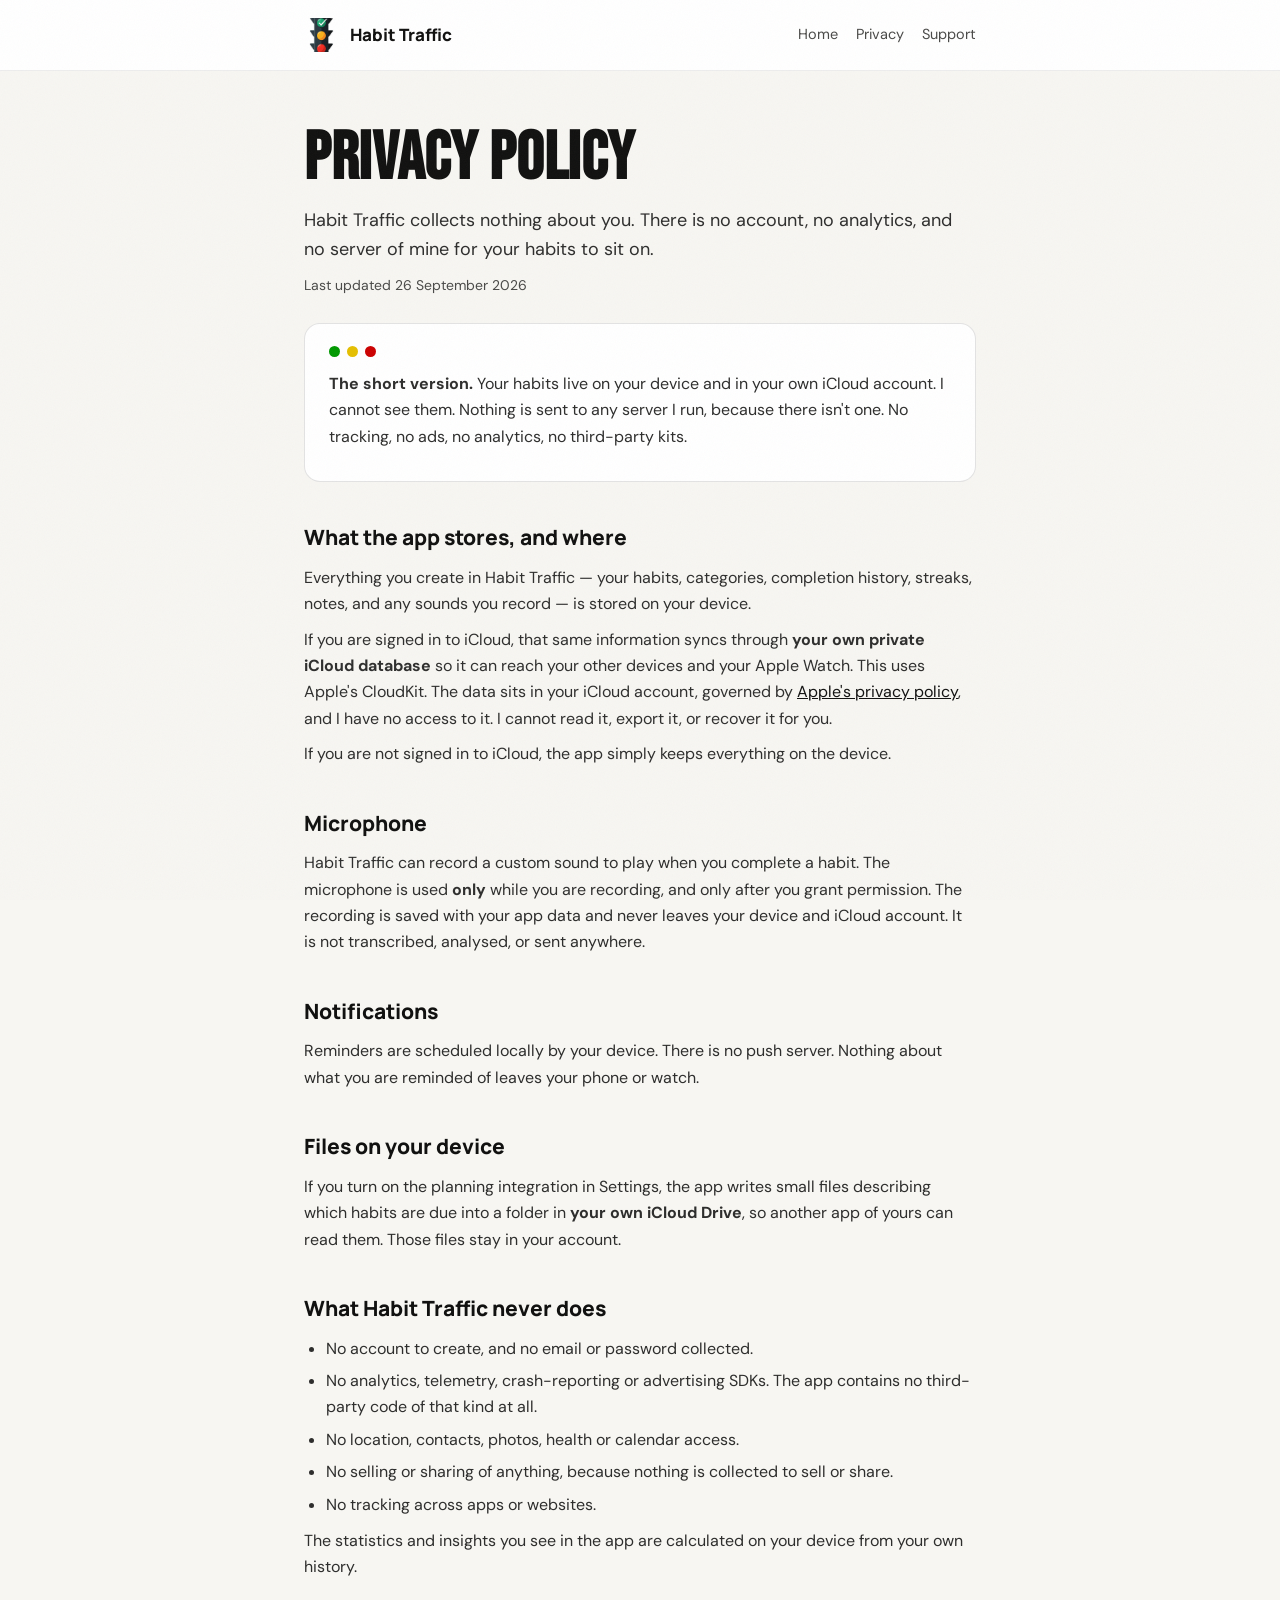
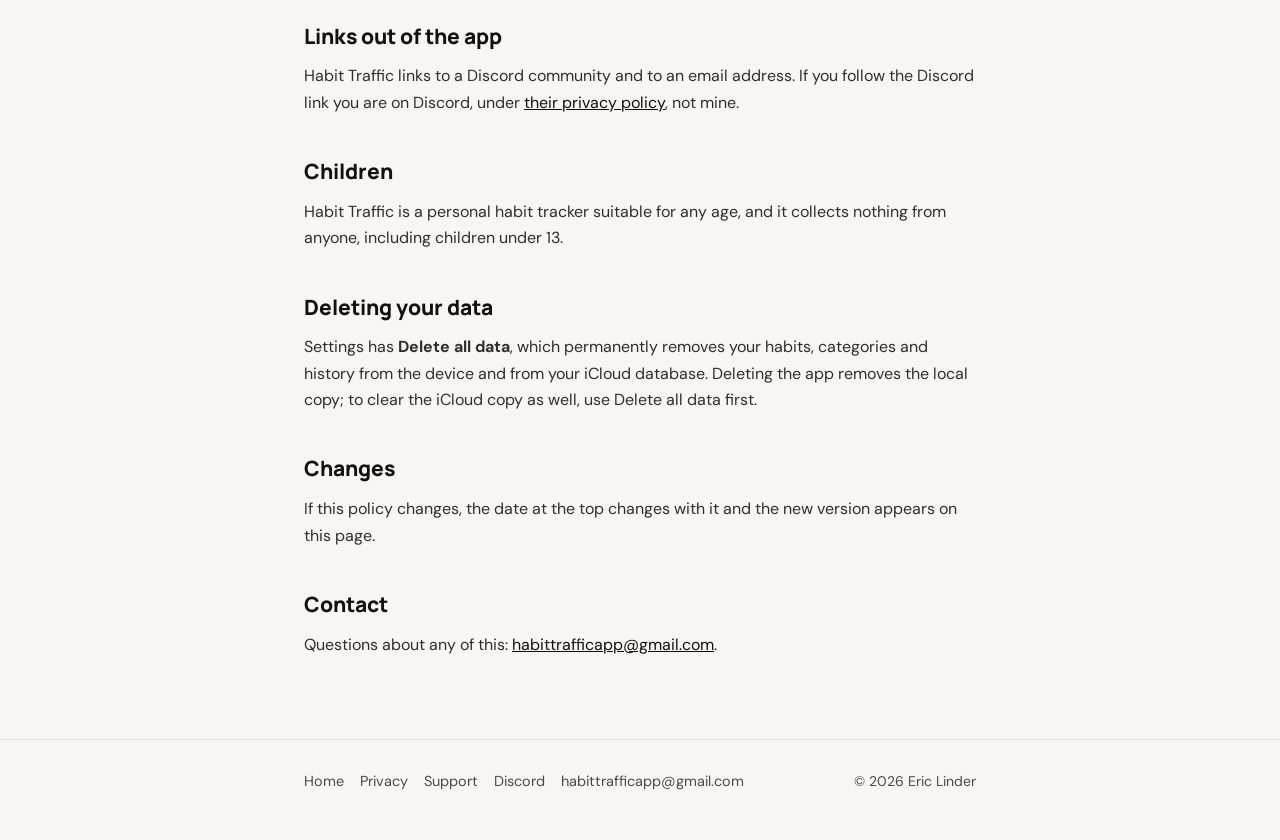
==== privacy.html @ b67a935c "Privacy and support pages, and the Discord link actually works The App Store needs a privacy URL and" ====
<!DOCTYPE html>
<html lang="en">
<head>
  <meta charset="UTF-8">
  <meta name="viewport" content="width=device-width, initial-scale=1.0">
  <title>Habit Traffic &mdash; Privacy Policy</title>
  <meta name="description" content="Habit Traffic collects nothing about you. Your habits stay on your device and in your own iCloud account.">
  <link rel="canonical" href="https://habittraffic.com/privacy.html">

  <link rel="icon" href="favicon.ico" sizes="any">
  <link rel="icon" type="image/png" sizes="32x32" href="favicon-32x32.png">
  <link rel="icon" type="image/png" sizes="16x16" href="favicon-16x16.png">
  <link rel="apple-touch-icon" sizes="180x180" href="apple-touch-icon.png">

  <meta property="og:type" content="website">
  <meta property="og:url" content="https://habittraffic.com/privacy.html">
  <meta property="og:site_name" content="Habit Traffic">
  <meta property="og:title" content="Habit Traffic &mdash; Privacy Policy">
  <meta property="og:description" content="Habit Traffic collects nothing about you. Your habits stay on your device and in your own iCloud account.">
  <meta property="og:image" content="https://habittraffic.com/og-image.jpg">
  <meta property="og:image:type" content="image/jpeg">
  <meta property="og:image:width" content="1200">
  <meta property="og:image:height" content="630">

  <link rel="preconnect" href="https://fonts.googleapis.com">
  <link rel="preconnect" href="https://fonts.gstatic.com" crossorigin>
  <link href="https://fonts.googleapis.com/css2?family=Bebas+Neue&family=DM+Sans:opsz,wght@9..40,300;9..40,400;9..40,500&family=Manrope:wght@700;800&display=swap" rel="stylesheet">
  <style>
    :root {
      --green:#009900; --yellow:#E5BF00; --red:#CC0000; --purple:#8000CC;
      --bg:#F7F6F2; --surf:#FFFFFF; --border:rgba(0,0,0,0.07); --border-med:rgba(0,0,0,0.11);
      --text:#111110; --muted:#2E2E2D; --faint:#4A4A48; --dark:#111110;
    }
    *,*::before,*::after { box-sizing:border-box; margin:0; padding:0; }
    html { -webkit-font-smoothing:antialiased; }
    body {
      background:var(--bg); color:var(--text);
      font-family:'DM Sans', system-ui, sans-serif; line-height:1.65;
    }
    body::after {
      content:''; position:fixed; inset:0; pointer-events:none; z-index:9000; opacity:0.035;
      background:url("data:image/svg+xml,%3Csvg xmlns='http://www.w3.org/2000/svg' width='256' height='256'%3E%3Cfilter id='g'%3E%3CfeTurbulence type='fractalNoise' baseFrequency='0.88' numOctaves='4' stitchTiles='stitch'/%3E%3C/filter%3E%3Crect width='256' height='256' filter='url(%23g)'/%3E%3C/svg%3E");
    }
    .f-display { font-family:'Bebas Neue', sans-serif; line-height:0.92; letter-spacing:0.01em; }
    .f-head { font-family:'Manrope', sans-serif; }
    .wrap { max-width:720px; margin:0 auto; padding:0 24px; }
    header { border-bottom:1px solid var(--border); background:var(--surf); }
    header .wrap { display:flex; align-items:center; gap:12px; padding-top:18px; padding-bottom:18px; }
    header img { width:34px; height:34px; border-radius:8px; }
    header a.brand { font-family:'Manrope',sans-serif; font-weight:800; color:var(--text); text-decoration:none; font-size:17px; }
    header nav { margin-left:auto; display:flex; gap:18px; }
    header nav a { color:var(--faint); text-decoration:none; font-size:14.5px; }
    header nav a:hover { color:var(--text); }
    main { padding:56px 0 72px; }
    h1 { font-family:'Bebas Neue',sans-serif; font-size:clamp(44px,8vw,68px); line-height:0.95; letter-spacing:0.01em; }
    .lede { color:var(--muted); font-size:18px; margin-top:14px; }
    .stamp { color:var(--faint); font-size:14px; margin-top:8px; }
    h2 { font-family:'Manrope',sans-serif; font-weight:800; font-size:21px; margin:38px 0 10px; }
    h3 { font-family:'Manrope',sans-serif; font-weight:700; font-size:16.5px; margin:22px 0 4px; }
    p { color:var(--muted); margin:9px 0; }
    ul { margin:10px 0 10px 22px; color:var(--muted); }
    li { margin:6px 0; }
    a { color:var(--text); }
    .card {
      background:var(--surf); border:1px solid var(--border-med); border-radius:16px;
      padding:22px 24px; margin:26px 0;
    }
    .card.short p:first-child { margin-top:0; }
    .lights { display:flex; gap:7px; margin-bottom:14px; }
    .lights span { width:11px; height:11px; border-radius:50%; display:block; }
    .btn {
      display:inline-block; background:var(--dark); color:#fff; text-decoration:none;
      font-family:'Manrope',sans-serif; font-weight:700; font-size:15px;
      padding:13px 22px; border-radius:11px; margin:6px 10px 6px 0;
    }
    .btn.alt { background:var(--surf); color:var(--text); border:1px solid var(--border-med); }
    footer { border-top:1px solid var(--border); padding:30px 0 46px; }
    footer .wrap { display:flex; flex-wrap:wrap; gap:16px; align-items:center; }
    footer a { color:var(--faint); text-decoration:none; font-size:14.5px; }
    footer a:hover { color:var(--text); }
    footer .sp { margin-left:auto; color:var(--faint); font-size:14px; }
    @media (max-width:520px) { footer .sp { margin-left:0; width:100%; } }
  </style>
</head>
<body>
<header>
  <div class="wrap">
    <img src="apple-touch-icon.png" alt="">
    <a class="brand" href="/">Habit Traffic</a>
    <nav><a href="/">Home</a><a href="privacy.html">Privacy</a><a href="support.html">Support</a></nav>
  </div>
</header>
<main><div class="wrap">
<h1>Privacy Policy</h1>
<p class="lede">Habit Traffic collects nothing about you. There is no account, no analytics, and no server of mine for your habits to sit on.</p>
<p class="stamp">Last updated 26 September 2026</p>

<div class="card short">
  <div class="lights"><span style="background:var(--green)"></span><span style="background:var(--yellow)"></span><span style="background:var(--red)"></span></div>
  <p><strong>The short version.</strong> Your habits live on your device and in your own iCloud account. I cannot see them. Nothing is sent to any server I run, because there isn't one. No tracking, no ads, no analytics, no third-party kits.</p>
</div>

<h2>What the app stores, and where</h2>
<p>Everything you create in Habit Traffic &mdash; your habits, categories, completion history, streaks, notes, and any sounds you record &mdash; is stored on your device.</p>
<p>If you are signed in to iCloud, that same information syncs through <strong>your own private iCloud database</strong> so it can reach your other devices and your Apple Watch. This uses Apple's CloudKit. The data sits in your iCloud account, governed by <a href="https://www.apple.com/legal/privacy/">Apple's privacy policy</a>, and I have no access to it. I cannot read it, export it, or recover it for you.</p>
<p>If you are not signed in to iCloud, the app simply keeps everything on the device.</p>

<h2>Microphone</h2>
<p>Habit Traffic can record a custom sound to play when you complete a habit. The microphone is used <strong>only</strong> while you are recording, and only after you grant permission. The recording is saved with your app data and never leaves your device and iCloud account. It is not transcribed, analysed, or sent anywhere.</p>

<h2>Notifications</h2>
<p>Reminders are scheduled locally by your device. There is no push server. Nothing about what you are reminded of leaves your phone or watch.</p>

<h2>Files on your device</h2>
<p>If you turn on the planning integration in Settings, the app writes small files describing which habits are due into a folder in <strong>your own iCloud Drive</strong>, so another app of yours can read them. Those files stay in your account.</p>

<h2>What Habit Traffic never does</h2>
<ul>
  <li>No account to create, and no email or password collected.</li>
  <li>No analytics, telemetry, crash-reporting or advertising SDKs. The app contains no third-party code of that kind at all.</li>
  <li>No location, contacts, photos, health or calendar access.</li>
  <li>No selling or sharing of anything, because nothing is collected to sell or share.</li>
  <li>No tracking across apps or websites.</li>
</ul>
<p>The statistics and insights you see in the app are calculated on your device from your own history.</p>

<h2>Links out of the app</h2>
<p>Habit Traffic links to a Discord community and to an email address. If you follow the Discord link you are on Discord, under <a href="https://discord.com/privacy">their privacy policy</a>, not mine.</p>

<h2>Children</h2>
<p>Habit Traffic is a personal habit tracker suitable for any age, and it collects nothing from anyone, including children under 13.</p>

<h2>Deleting your data</h2>
<p>Settings has <strong>Delete all data</strong>, which permanently removes your habits, categories and history from the device and from your iCloud database. Deleting the app removes the local copy; to clear the iCloud copy as well, use Delete all data first.</p>

<h2>Changes</h2>
<p>If this policy changes, the date at the top changes with it and the new version appears on this page.</p>

<h2>Contact</h2>
<p>Questions about any of this: <a href="mailto:habittrafficapp@gmail.com">habittrafficapp@gmail.com</a>.</p>
</div></main>
<footer><div class="wrap">
  <a href="/">Home</a>
  <a href="privacy.html">Privacy</a>
  <a href="support.html">Support</a>
  <a href="https://discord.gg/UMyVU4ZVkx">Discord</a>
  <a href="mailto:habittrafficapp@gmail.com">habittrafficapp@gmail.com</a>
  <span class="sp">&copy; 2026 Eric Linder</span>
</div></footer>
</body>
</html>
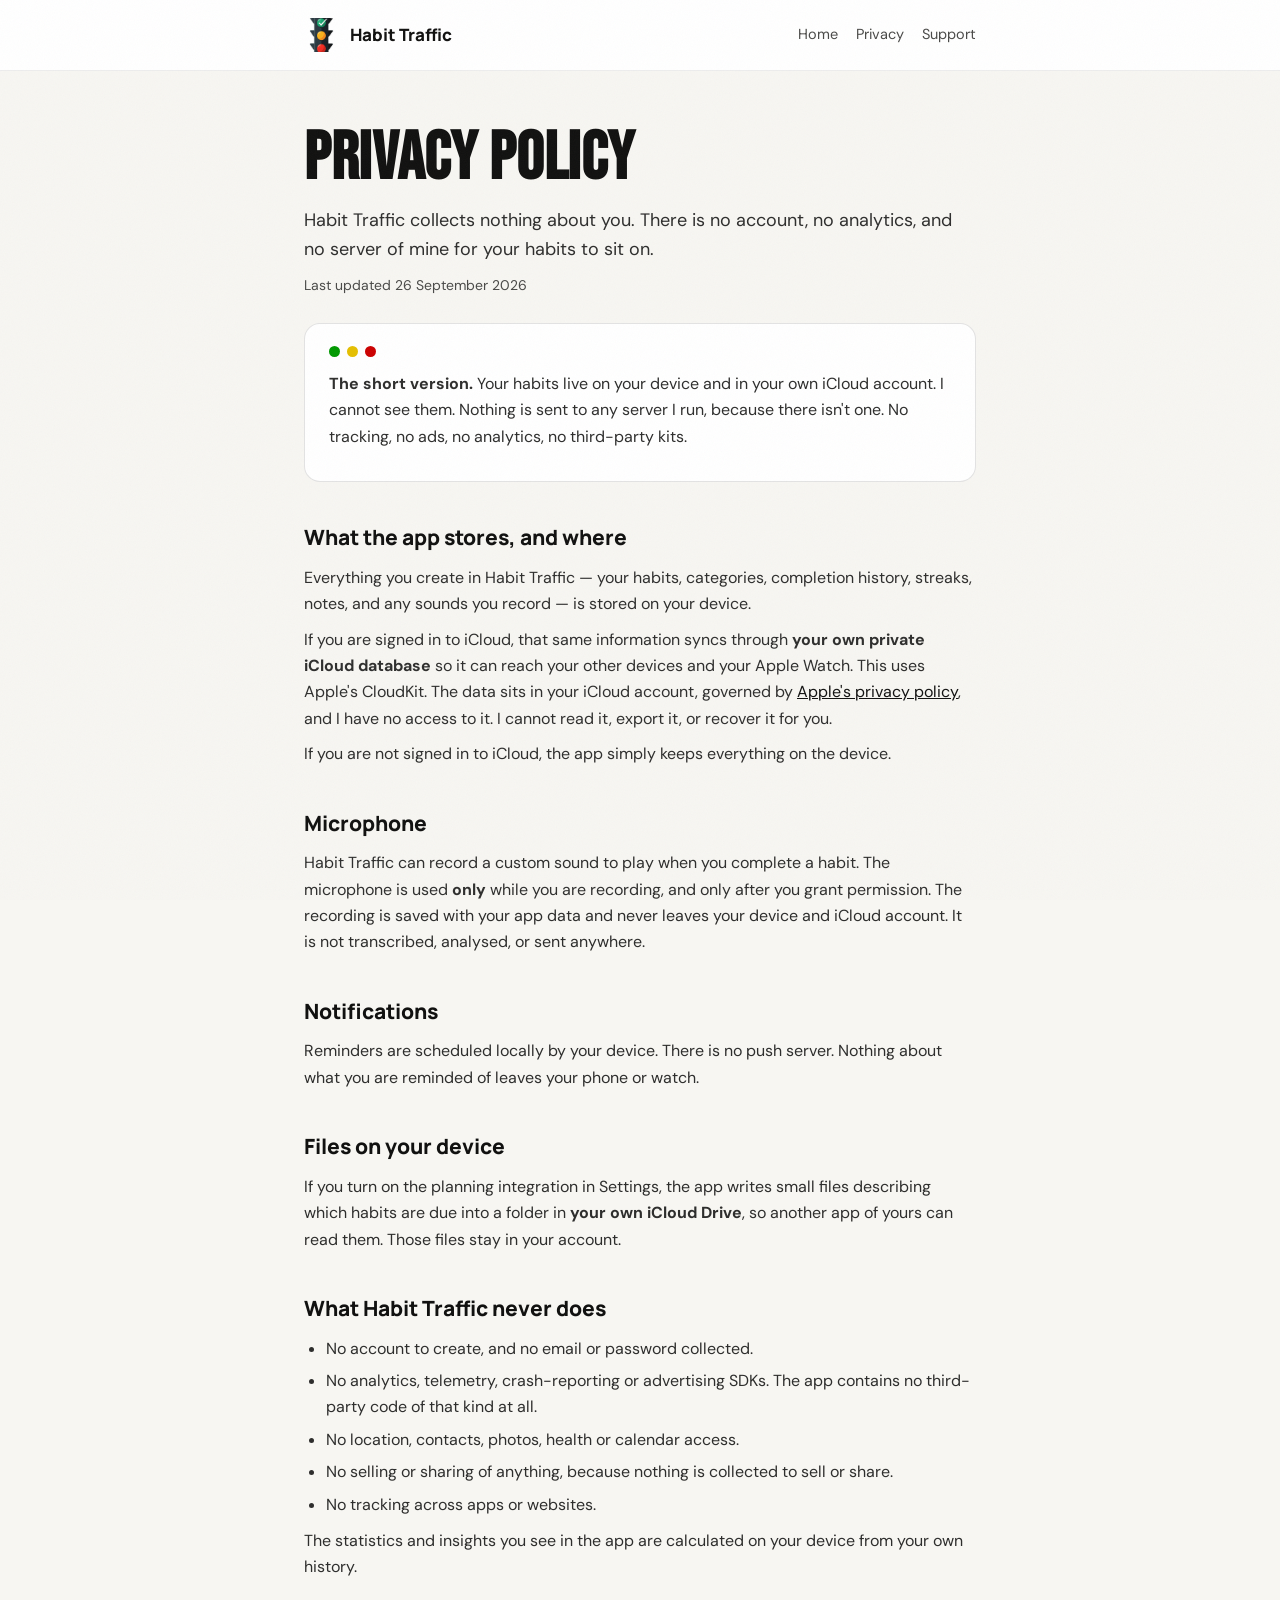
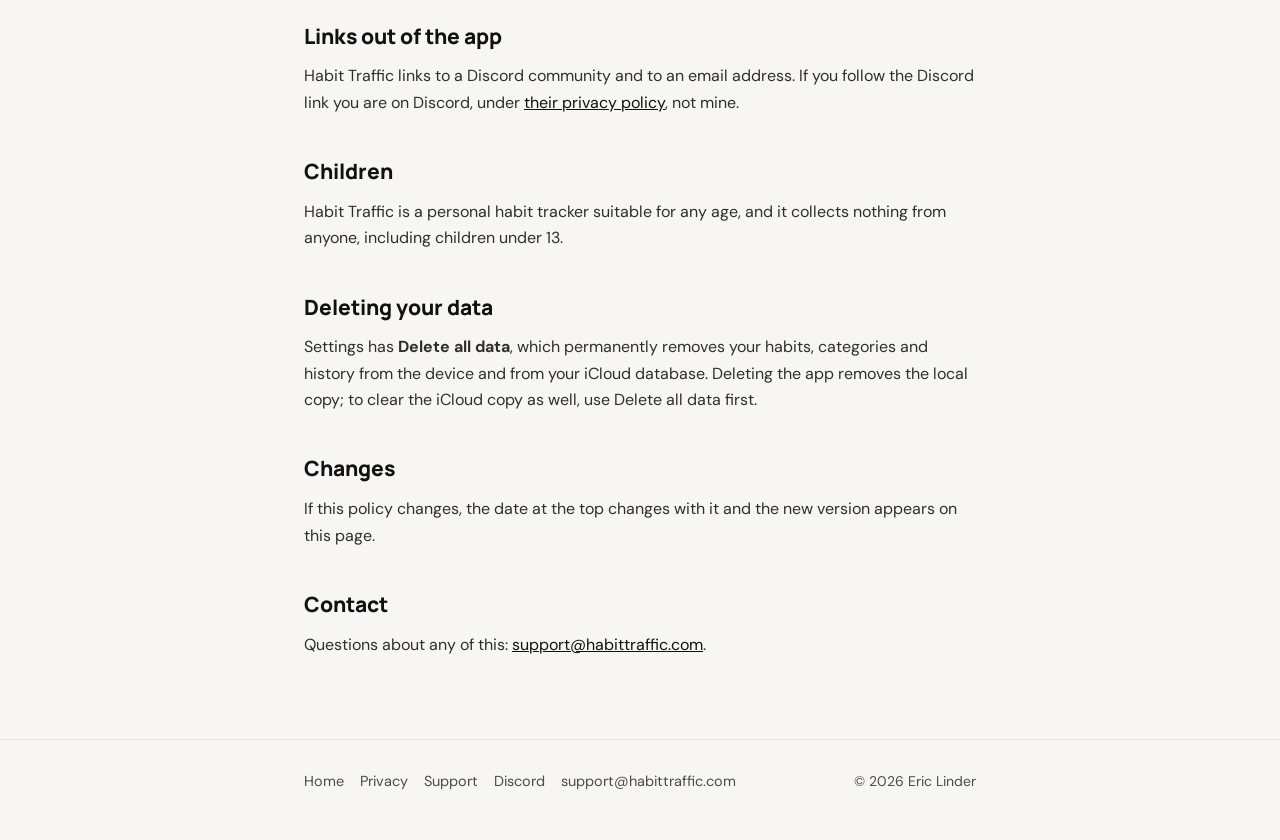
==== commit 1090673a: "Support email moves to the app's own domain" ====
--- a/privacy.html
+++ b/privacy.html
@@ -137,14 +137,14 @@
 <p>If this policy changes, the date at the top changes with it and the new version appears on this page.</p>
 
 <h2>Contact</h2>
-<p>Questions about any of this: <a href="mailto:habittrafficapp@gmail.com">habittrafficapp@gmail.com</a>.</p>
+<p>Questions about any of this: <a href="mailto:support@habittraffic.com">support@habittraffic.com</a>.</p>
 </div></main>
 <footer><div class="wrap">
   <a href="/">Home</a>
   <a href="privacy.html">Privacy</a>
   <a href="support.html">Support</a>
   <a href="https://discord.gg/UMyVU4ZVkx">Discord</a>
-  <a href="mailto:habittrafficapp@gmail.com">habittrafficapp@gmail.com</a>
+  <a href="mailto:support@habittraffic.com">support@habittraffic.com</a>
   <span class="sp">&copy; 2026 Eric Linder</span>
 </div></footer>
 </body>
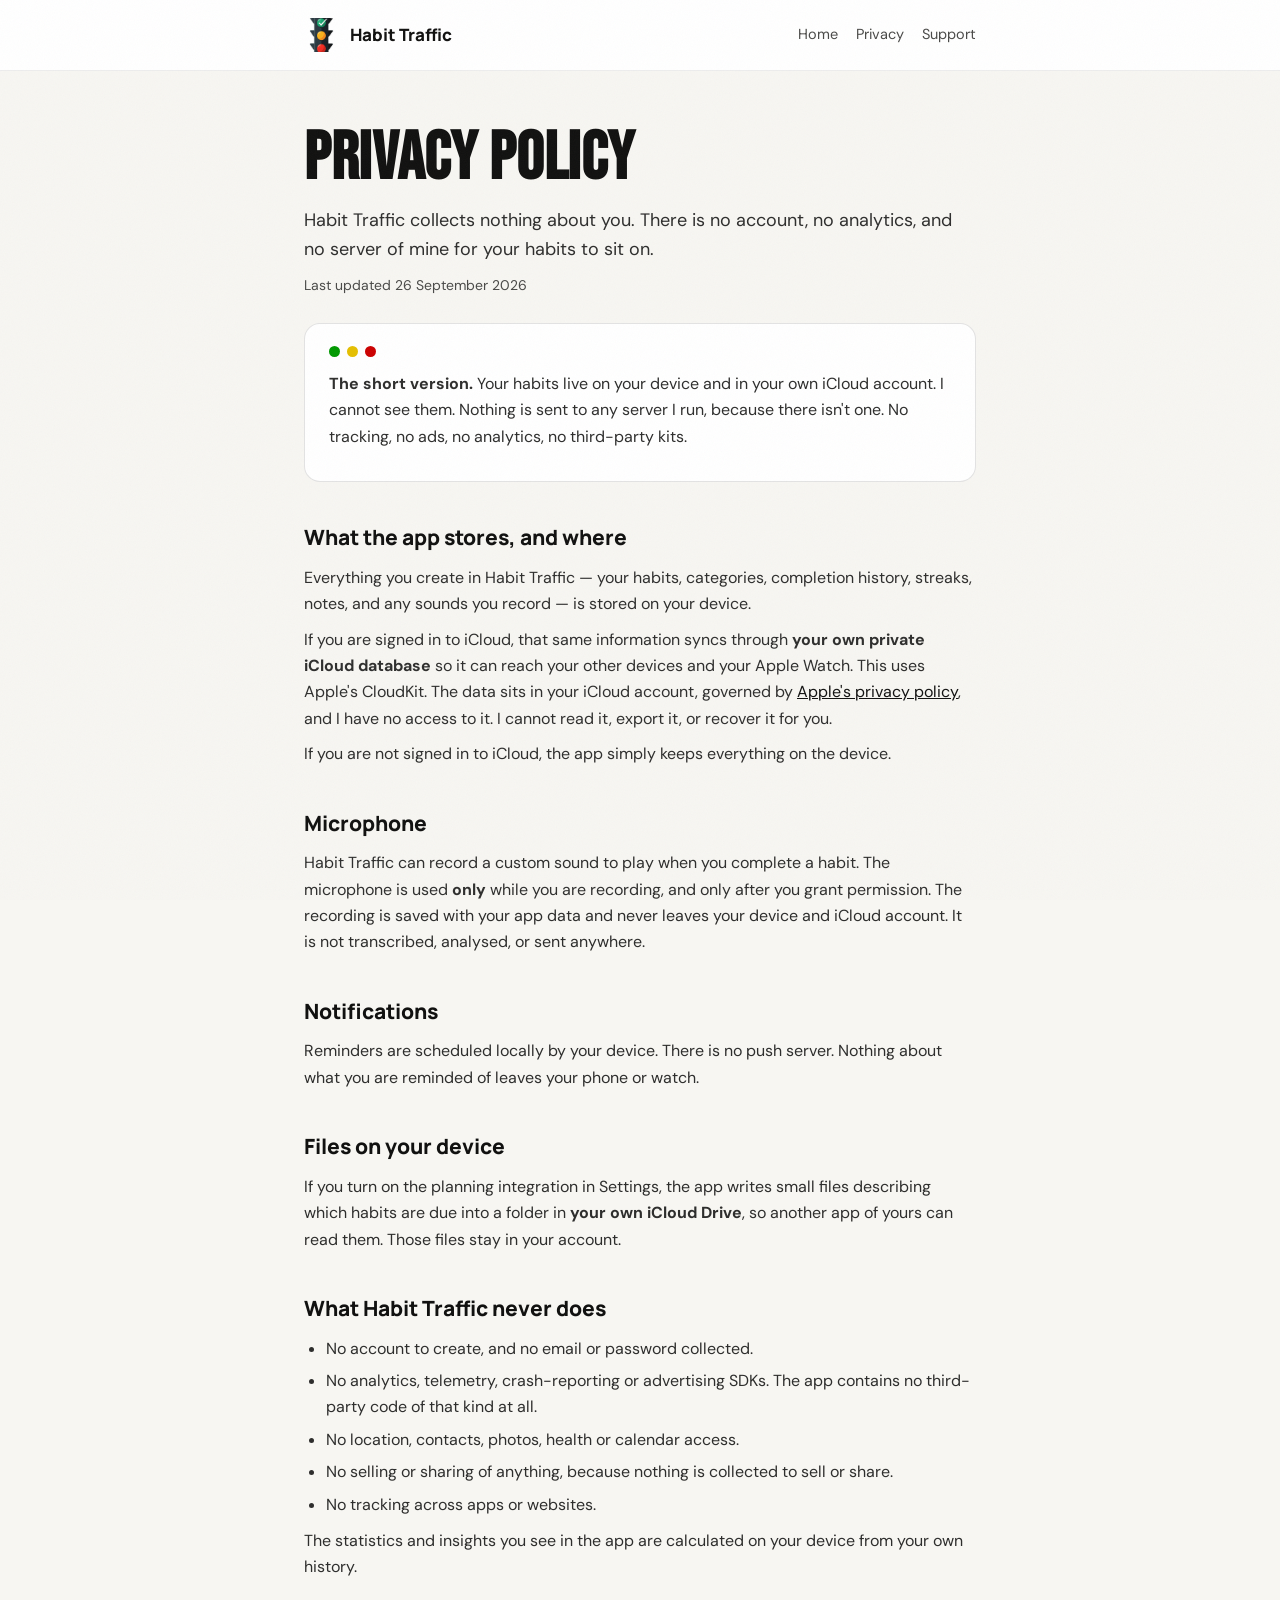
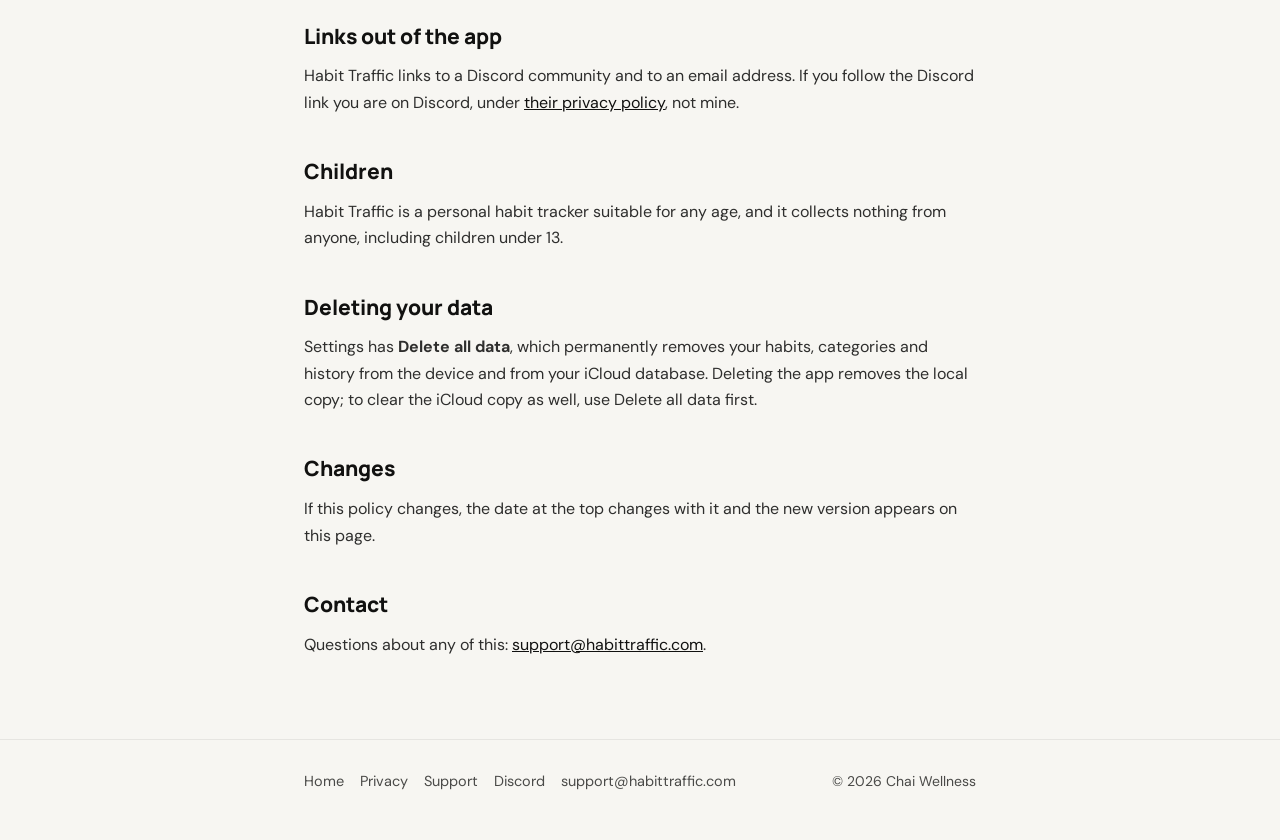
==== commit 17d634f4: "Not on the App Store yet: "Coming soon" instead of dead download buttons; copyright is Chai Wellness" ====
--- a/privacy.html
+++ b/privacy.html
@@ -145,7 +145,7 @@
   <a href="support.html">Support</a>
   <a href="https://discord.gg/UMyVU4ZVkx">Discord</a>
   <a href="mailto:support@habittraffic.com">support@habittraffic.com</a>
-  <span class="sp">&copy; 2026 Eric Linder</span>
+  <span class="sp">&copy; 2026 Chai Wellness</span>
 </div></footer>
 </body>
 </html>
